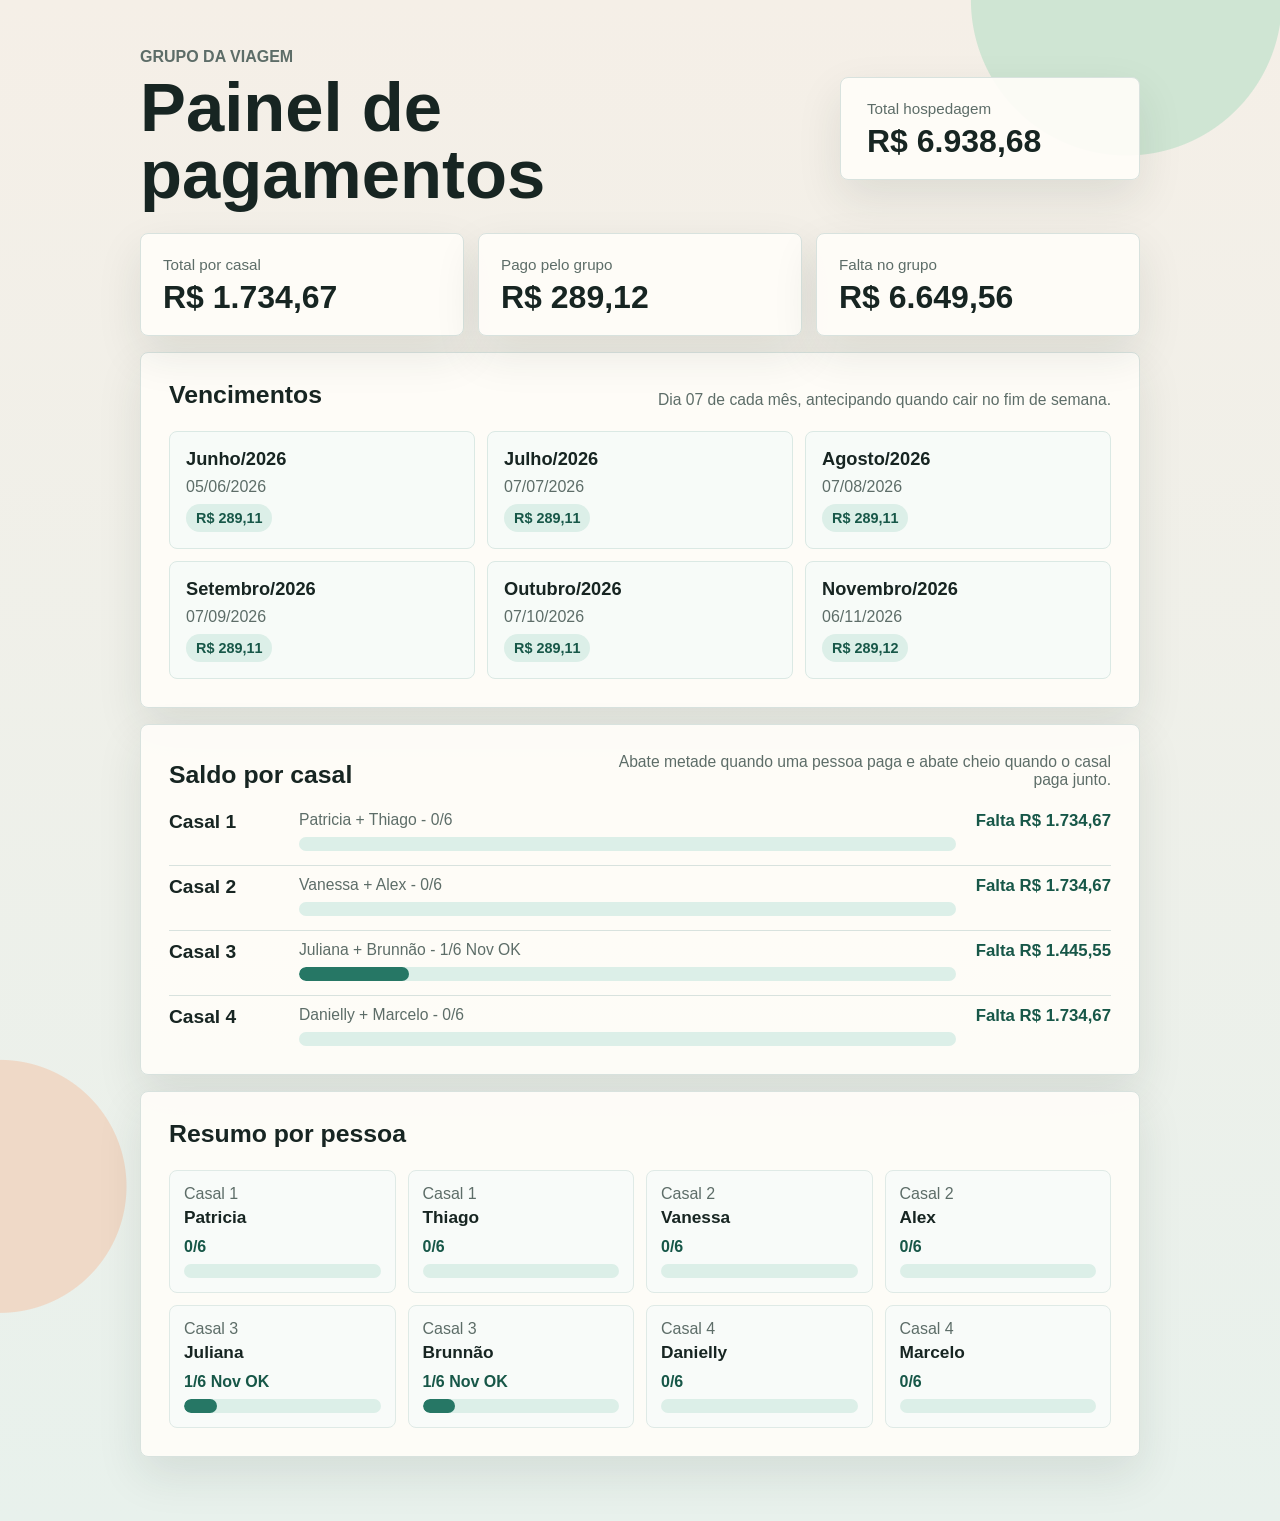
==== site/index.html @ bfef364c "Initial payment board" ====
<!doctype html>
<html lang="pt-BR">
  <head>
    <meta charset="utf-8">
    <meta name="viewport" content="width=device-width, initial-scale=1">
    <title>Painel de Pagamentos da Viagem</title>
    <meta name="description" content="Acompanhe parcelas pagas, vencimentos e saldo por casal da viagem.">
    <meta property="og:type" content="website">
    <meta property="og:title" content="Painel de Pagamentos da Viagem">
    <meta property="og:description" content="Status atualizado das parcelas e saldo por casal.">
    <meta property="og:image" content="./preview.png">
    <meta property="og:image:width" content="1200">
    <meta property="og:image:height" content="630">
    <meta name="twitter:card" content="summary_large_image">
    <link rel="stylesheet" href="./styles.css">
  </head>
  <body>
    <main class="page-shell">
      <section class="hero" aria-labelledby="page-title">
        <div>
          <p class="eyebrow">Grupo da Viagem</p>
          <h1 id="page-title">Painel de pagamentos</h1>
        </div>
        <div class="hero-total" aria-label="Resumo financeiro">
          <span>Total hospedagem</span>
          <strong data-total-amount>R$ 0,00</strong>
        </div>
      </section>

      <section class="summary-grid" aria-label="Resumo da viagem">
        <article>
          <span>Total por casal</span>
          <strong data-couple-total>R$ 0,00</strong>
        </article>
        <article>
          <span>Pago pelo grupo</span>
          <strong data-group-paid>R$ 0,00</strong>
        </article>
        <article>
          <span>Falta no grupo</span>
          <strong data-group-balance>R$ 0,00</strong>
        </article>
      </section>

      <section class="panel" aria-labelledby="due-title">
        <div class="panel-heading">
          <h2 id="due-title">Vencimentos</h2>
          <p>Dia 07 de cada mês, antecipando quando cair no fim de semana.</p>
        </div>
        <div class="due-grid" data-due-grid></div>
      </section>

      <section class="panel" aria-labelledby="balance-title">
        <div class="panel-heading">
          <h2 id="balance-title">Saldo por casal</h2>
          <p>Abate metade quando uma pessoa paga e abate cheio quando o casal paga junto.</p>
        </div>
        <div class="couple-list" data-couple-list></div>
      </section>

      <section class="panel" aria-labelledby="people-title">
        <div class="panel-heading">
          <h2 id="people-title">Resumo por pessoa</h2>
        </div>
        <div class="people-grid" data-people-grid></div>
      </section>
    </main>

    <script src="./config.js"></script>
    <script src="./app.js" defer></script>
  </body>
</html>
---- site/styles.css ----
:root {
  --ink: #172522;
  --muted: #5d6d68;
  --line: #d8e2de;
  --paper: #fffdf9;
  --wash: #eef4ef;
  --soft: #dcefe8;
  --accent: #267765;
  --accent-dark: #175748;
  --warn: #a76a35;
  --shadow: 0 18px 45px rgb(31 48 43 / 10%);
}

* {
  box-sizing: border-box;
}

html {
  background: #edf4ef;
}

body {
  margin: 0;
  color: var(--ink);
  font-family: Avenir Next, Avenir, Helvetica Neue, Helvetica, sans-serif;
  background:
    radial-gradient(circle at 88% 0%, #cfe5d3 0 155px, transparent 156px),
    radial-gradient(circle at 0% 78%, #efd9c7 0 126px, transparent 127px),
    linear-gradient(180deg, #f5efe7 0%, #e8f1ec 100%);
  min-height: 100vh;
}

.page-shell {
  margin: 0 auto;
  max-width: 1040px;
  padding: 48px 20px 64px;
}

.hero {
  align-items: center;
  display: flex;
  gap: 24px;
  justify-content: space-between;
  margin-bottom: 24px;
}

.eyebrow {
  color: var(--muted);
  font-size: 1rem;
  font-weight: 700;
  margin: 0 0 8px;
  text-transform: uppercase;
}

h1,
h2,
p {
  margin: 0;
}

h1 {
  font-size: clamp(2.25rem, 7vw, 4.3rem);
  line-height: 0.98;
}

h2 {
  font-size: 1.55rem;
}

.hero-total,
.summary-grid article,
.panel {
  background: rgb(255 253 249 / 92%);
  border: 1px solid var(--line);
  box-shadow: var(--shadow);
}

.hero-total {
  border-radius: 8px;
  min-width: 300px;
  padding: 22px 26px;
}

.hero-total span,
.summary-grid span {
  color: var(--muted);
  display: block;
  font-size: 0.95rem;
  margin-bottom: 8px;
}

.hero-total strong,
.summary-grid strong {
  display: block;
  font-size: 2rem;
  line-height: 1;
}

.summary-grid {
  display: grid;
  gap: 14px;
  grid-template-columns: repeat(3, minmax(0, 1fr));
  margin-bottom: 16px;
}

.summary-grid article {
  border-radius: 8px;
  padding: 22px;
}

.panel {
  border-radius: 8px;
  margin-top: 16px;
  padding: 28px;
}

.panel-heading {
  align-items: end;
  display: flex;
  gap: 18px;
  justify-content: space-between;
  margin-bottom: 22px;
}

.panel-heading p {
  color: var(--muted);
  font-size: 0.98rem;
  max-width: 520px;
  text-align: right;
}

.due-grid {
  display: grid;
  gap: 12px;
  grid-template-columns: repeat(3, minmax(0, 1fr));
}

.due-card {
  background: #f7fbf8;
  border: 1px solid #dbe9e4;
  border-radius: 8px;
  display: grid;
  gap: 8px;
  padding: 16px;
}

.due-card strong {
  font-size: 1.14rem;
}

.due-card span,
.person-card span,
.couple-members {
  color: var(--muted);
}

.pill {
  align-self: start;
  background: var(--soft);
  border-radius: 999px;
  color: var(--accent-dark);
  display: inline-flex;
  font-size: 0.9rem;
  font-weight: 800;
  padding: 6px 10px;
  width: fit-content;
}

.couple-list {
  display: grid;
  gap: 10px;
}

.couple-row {
  border-bottom: 1px solid var(--line);
  display: grid;
  gap: 10px;
  grid-template-columns: 120px 1fr minmax(145px, auto);
  padding: 0 0 14px;
}

.couple-row:last-child {
  border-bottom: 0;
  padding-bottom: 0;
}

.couple-row h3 {
  font-size: 1.2rem;
  margin: 0;
}

.couple-progress {
  min-width: 0;
}

.couple-members {
  display: block;
  font-size: 0.98rem;
  margin-bottom: 8px;
}

.balance {
  color: var(--accent-dark);
  font-size: 1.05rem;
  font-weight: 850;
  text-align: right;
}

.bar {
  background: var(--soft);
  border-radius: 999px;
  height: 14px;
  overflow: hidden;
  width: 100%;
}

.bar span {
  background: var(--accent);
  border-radius: inherit;
  display: block;
  height: 100%;
  min-width: 0;
}

.people-grid {
  display: grid;
  gap: 12px;
  grid-template-columns: repeat(4, minmax(0, 1fr));
}

.person-card {
  background: #f8fbf9;
  border: 1px solid #dfeae6;
  border-radius: 8px;
  padding: 14px;
}

.person-card strong {
  display: block;
  font-size: 1.08rem;
  margin: 4px 0 10px;
}

.person-card .status {
  color: var(--accent-dark);
  font-weight: 800;
  margin-bottom: 8px;
}

.status[data-mixed="true"] {
  color: var(--warn);
}

@media (max-width: 760px) {
  .page-shell {
    padding: 34px 14px 44px;
  }

  .hero,
  .panel-heading {
    align-items: stretch;
    flex-direction: column;
  }

  .hero-total {
    min-width: 0;
  }

  .summary-grid,
  .due-grid,
  .people-grid {
    grid-template-columns: 1fr;
  }

  .panel {
    padding: 20px;
  }

  .panel-heading p {
    text-align: left;
  }

  .couple-row {
    grid-template-columns: 1fr;
  }

  .balance {
    text-align: left;
  }
}
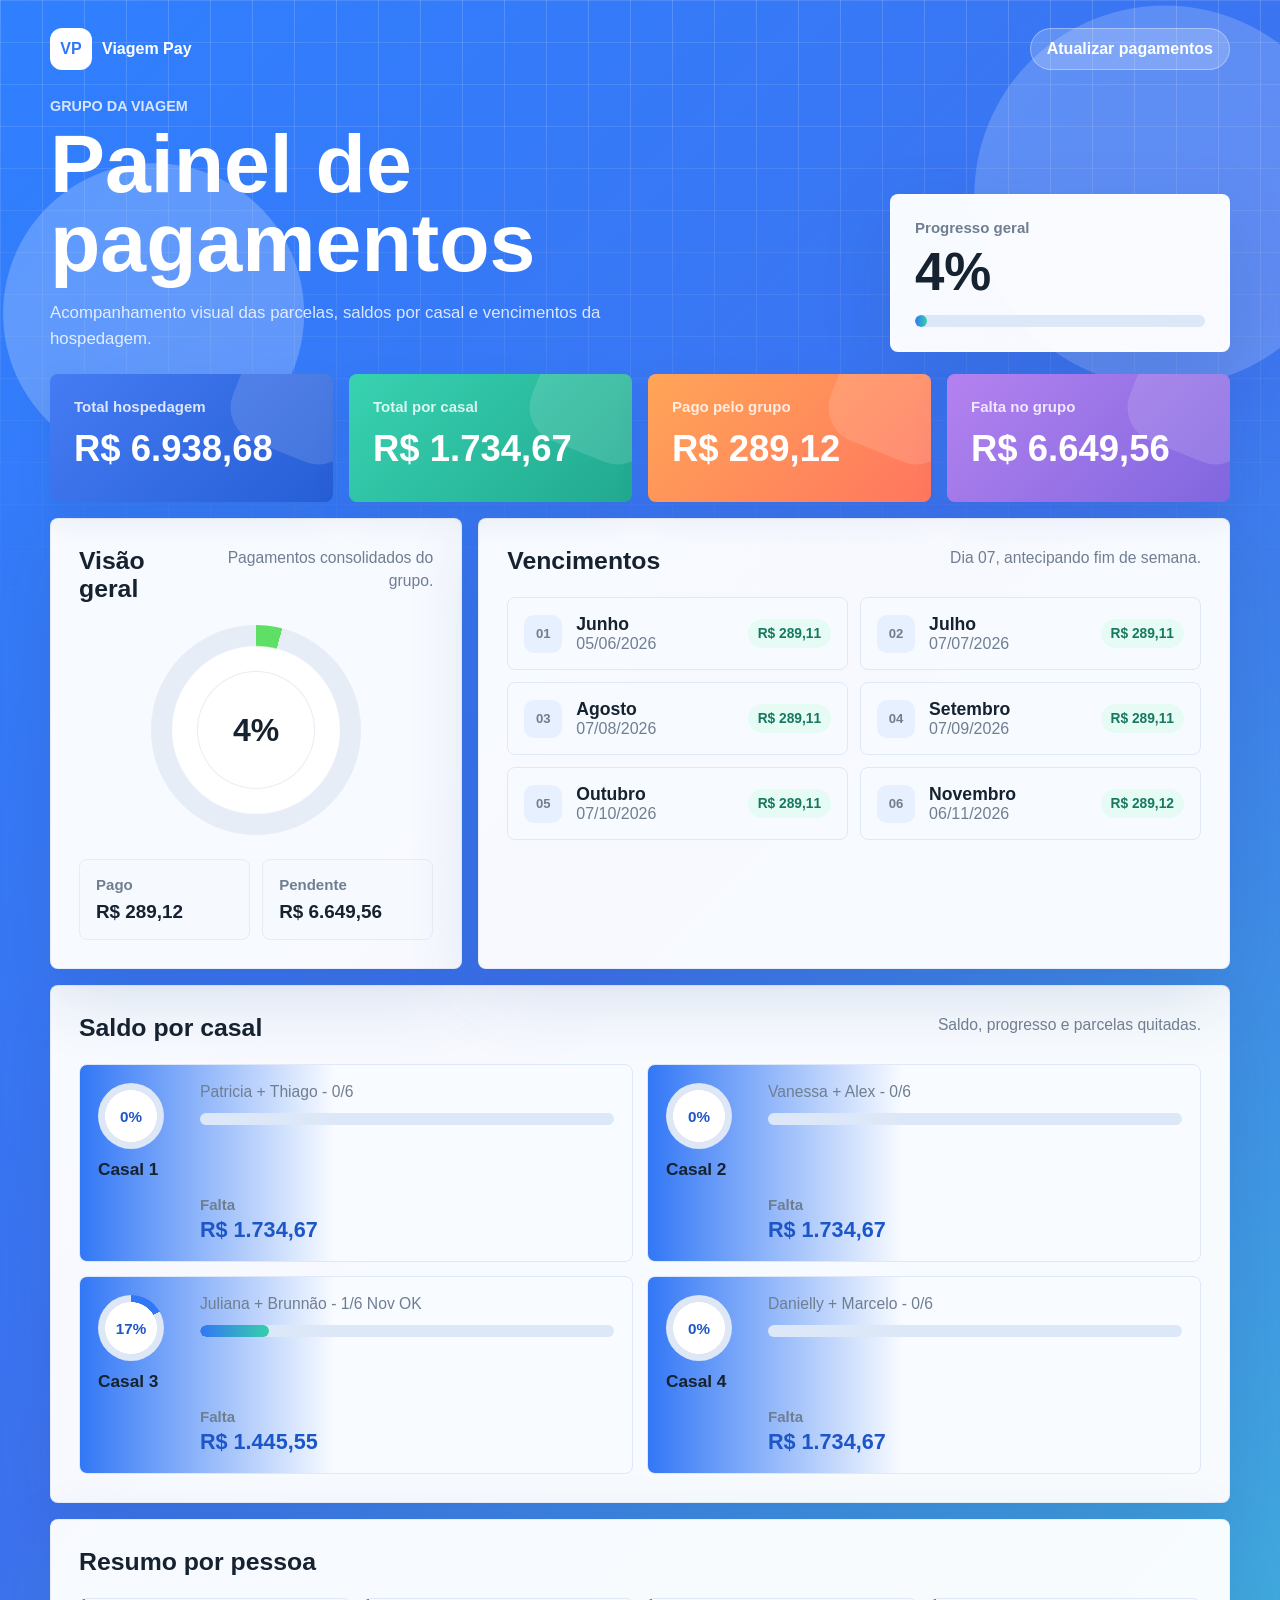
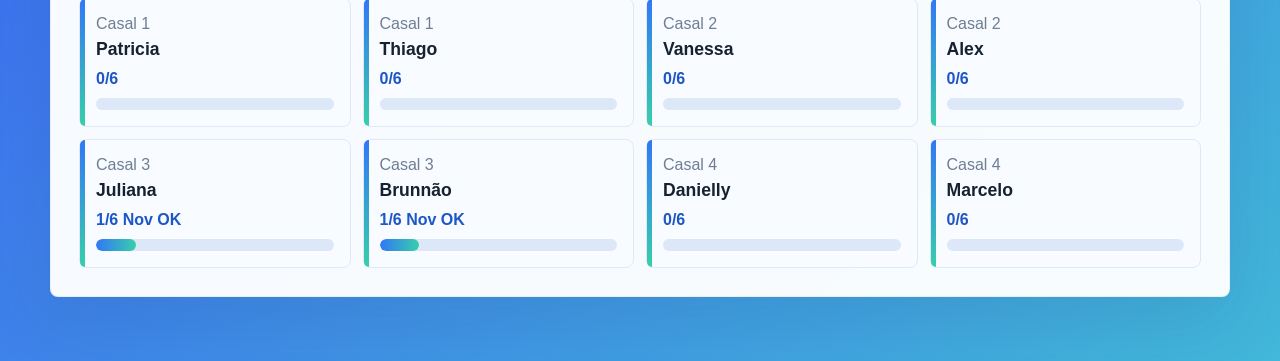
==== commit f3a4221b: "Redesign public dashboard" ====
--- a/site/index.html
+++ b/site/index.html
@@ -6,9 +6,10 @@
     <title>Painel de Pagamentos da Viagem</title>
     <meta name="description" content="Acompanhe parcelas pagas, vencimentos e saldo por casal da viagem.">
     <meta property="og:type" content="website">
+    <meta property="og:url" content="https://nogueirathiago.github.io/viagem-pagamentos/">
     <meta property="og:title" content="Painel de Pagamentos da Viagem">
     <meta property="og:description" content="Status atualizado das parcelas e saldo por casal.">
-    <meta property="og:image" content="./preview.png">
+    <meta property="og:image" content="https://nogueirathiago.github.io/viagem-pagamentos/preview.png">
     <meta property="og:image:width" content="1200">
     <meta property="og:image:height" content="630">
     <meta name="twitter:card" content="summary_large_image">
@@ -16,44 +17,82 @@
   </head>
   <body>
     <main class="page-shell">
+      <nav class="topbar" aria-label="Navegacao principal">
+        <a class="brand" href="./" aria-label="Painel de Pagamentos">
+          <span class="brand-mark">VP</span>
+          <span>Viagem Pay</span>
+        </a>
+        <a class="admin-link" href="./admin.html">Atualizar pagamentos</a>
+      </nav>
+
       <section class="hero" aria-labelledby="page-title">
         <div>
           <p class="eyebrow">Grupo da Viagem</p>
           <h1 id="page-title">Painel de pagamentos</h1>
+          <p class="hero-copy">Acompanhamento visual das parcelas, saldos por casal e vencimentos da hospedagem.</p>
         </div>
-        <div class="hero-total" aria-label="Resumo financeiro">
-          <span>Total hospedagem</span>
-          <strong data-total-amount>R$ 0,00</strong>
+        <div class="hero-card" aria-label="Resumo geral">
+          <span>Progresso geral</span>
+          <strong data-overall-percent>0%</strong>
+          <div class="hero-meter"><span data-overall-meter></span></div>
         </div>
       </section>
 
       <section class="summary-grid" aria-label="Resumo da viagem">
-        <article>
+        <article class="metric-card metric-blue">
+          <span>Total hospedagem</span>
+          <strong data-total-amount>R$ 0,00</strong>
+        </article>
+        <article class="metric-card metric-mint">
           <span>Total por casal</span>
           <strong data-couple-total>R$ 0,00</strong>
         </article>
-        <article>
+        <article class="metric-card metric-coral">
           <span>Pago pelo grupo</span>
           <strong data-group-paid>R$ 0,00</strong>
         </article>
-        <article>
+        <article class="metric-card metric-violet">
           <span>Falta no grupo</span>
           <strong data-group-balance>R$ 0,00</strong>
         </article>
       </section>
 
-      <section class="panel" aria-labelledby="due-title">
-        <div class="panel-heading">
-          <h2 id="due-title">Vencimentos</h2>
-          <p>Dia 07 de cada mês, antecipando quando cair no fim de semana.</p>
-        </div>
-        <div class="due-grid" data-due-grid></div>
-      </section>
+      <div class="dashboard-grid">
+        <section class="panel spotlight-panel" aria-labelledby="progress-title">
+          <div class="panel-heading">
+            <h2 id="progress-title">Visão geral</h2>
+            <p>Pagamentos consolidados do grupo.</p>
+          </div>
+          <div class="progress-spotlight">
+            <div class="donut" data-donut style="--progress: 0">
+              <span data-donut-percent>0%</span>
+            </div>
+            <div class="spotlight-stats">
+              <div>
+                <span>Pago</span>
+                <strong data-group-paid-compact>R$ 0,00</strong>
+              </div>
+              <div>
+                <span>Pendente</span>
+                <strong data-group-balance-compact>R$ 0,00</strong>
+              </div>
+            </div>
+          </div>
+        </section>
+
+        <section class="panel" aria-labelledby="due-title">
+          <div class="panel-heading">
+            <h2 id="due-title">Vencimentos</h2>
+            <p>Dia 07, antecipando fim de semana.</p>
+          </div>
+          <div class="due-grid" data-due-grid></div>
+        </section>
+      </div>
 
       <section class="panel" aria-labelledby="balance-title">
         <div class="panel-heading">
           <h2 id="balance-title">Saldo por casal</h2>
-          <p>Abate metade quando uma pessoa paga e abate cheio quando o casal paga junto.</p>
+          <p>Saldo, progresso e parcelas quitadas.</p>
         </div>
         <div class="couple-list" data-couple-list></div>
       </section>
--- a/site/styles.css
+++ b/site/styles.css
@@ -1,14 +1,19 @@
 :root {
-  --ink: #172522;
-  --muted: #5d6d68;
-  --line: #d8e2de;
-  --paper: #fffdf9;
-  --wash: #eef4ef;
-  --soft: #dcefe8;
-  --accent: #267765;
-  --accent-dark: #175748;
-  --warn: #a76a35;
-  --shadow: 0 18px 45px rgb(31 48 43 / 10%);
+  --ink: #16222f;
+  --muted: #6f7e91;
+  --line: #e7edf6;
+  --paper: #ffffff;
+  --canvas: #f4f8ff;
+  --blue: #3277f6;
+  --blue-dark: #1d56c7;
+  --mint: #37cfaa;
+  --green: #5ee066;
+  --coral: #ff9c5b;
+  --violet: #ab7bea;
+  --cyan: #55c8d1;
+  --danger: #d45146;
+  --shadow: 0 24px 70px rgb(39 76 128 / 16%);
+  --soft-shadow: 0 14px 35px rgb(39 76 128 / 10%);
 }
 
 * {
@@ -16,210 +21,418 @@
 }
 
 html {
-  background: #edf4ef;
+  background: #2f7cf7;
 }
 
 body {
-  margin: 0;
   color: var(--ink);
   font-family: Avenir Next, Avenir, Helvetica Neue, Helvetica, sans-serif;
+  margin: 0;
+  min-height: 100vh;
   background:
-    radial-gradient(circle at 88% 0%, #cfe5d3 0 155px, transparent 156px),
-    radial-gradient(circle at 0% 78%, #efd9c7 0 126px, transparent 127px),
-    linear-gradient(180deg, #f5efe7 0%, #e8f1ec 100%);
-  min-height: 100vh;
+    radial-gradient(circle at 12% 16%, rgb(255 255 255 / 22%) 0 150px, transparent 151px),
+    radial-gradient(circle at 91% 10%, rgb(255 255 255 / 18%) 0 190px, transparent 191px),
+    linear-gradient(135deg, #2f80ff 0%, #3d72ef 48%, #42b8d9 100%);
+}
+
+body::before {
+  background:
+    linear-gradient(90deg, rgb(255 255 255 / 16%) 1px, transparent 1px),
+    linear-gradient(180deg, rgb(255 255 255 / 12%) 1px, transparent 1px);
+  background-size: 42px 42px;
+  content: "";
+  inset: 0;
+  mask-image: linear-gradient(180deg, #000 0%, transparent 72%);
+  pointer-events: none;
+  position: fixed;
+}
+
+h1,
+h2,
+h3,
+p {
+  margin: 0;
 }
 
 .page-shell {
   margin: 0 auto;
-  max-width: 1040px;
-  padding: 48px 20px 64px;
+  max-width: 1220px;
+  padding: 28px 20px 64px;
+  position: relative;
+}
+
+.topbar {
+  align-items: center;
+  display: flex;
+  justify-content: space-between;
+  margin-bottom: 28px;
+}
+
+.brand,
+.admin-link {
+  align-items: center;
+  color: #fff;
+  display: inline-flex;
+  font-weight: 850;
+  gap: 10px;
+  text-decoration: none;
+}
+
+.brand-mark {
+  align-items: center;
+  background: #fff;
+  border-radius: 12px;
+  color: var(--blue);
+  display: inline-flex;
+  height: 42px;
+  justify-content: center;
+  width: 42px;
+}
+
+.admin-link {
+  background: rgb(255 255 255 / 20%);
+  border: 1px solid rgb(255 255 255 / 35%);
+  border-radius: 999px;
+  min-height: 42px;
+  padding: 10px 16px;
 }
 
 .hero {
-  align-items: center;
-  display: flex;
+  align-items: end;
+  color: #fff;
+  display: grid;
   gap: 24px;
-  justify-content: space-between;
-  margin-bottom: 24px;
+  grid-template-columns: 1fr minmax(250px, 340px);
+  margin-bottom: 22px;
 }
 
 .eyebrow {
+  color: rgb(255 255 255 / 80%);
+  font-size: 0.9rem;
+  font-weight: 850;
+  letter-spacing: 0;
+  margin-bottom: 10px;
+  text-transform: uppercase;
+}
+
+h1 {
+  font-size: clamp(2.5rem, 7vw, 5.15rem);
+  line-height: 0.96;
+  max-width: 760px;
+}
+
+.hero-copy {
+  color: rgb(255 255 255 / 82%);
+  font-size: 1.05rem;
+  line-height: 1.55;
+  margin-top: 18px;
+  max-width: 620px;
+}
+
+.hero-card {
+  background: rgb(255 255 255 / 96%);
+  border: 1px solid rgb(255 255 255 / 45%);
+  border-radius: 8px;
+  box-shadow: var(--shadow);
+  color: var(--ink);
+  padding: 24px;
+}
+
+.hero-card span,
+.summary-grid span,
+.spotlight-stats span,
+.balance span {
   color: var(--muted);
-  font-size: 1rem;
-  font-weight: 700;
-  margin: 0 0 8px;
-  text-transform: uppercase;
-}
-
-h1,
-h2,
-p {
-  margin: 0;
-}
-
-h1 {
-  font-size: clamp(2.25rem, 7vw, 4.3rem);
-  line-height: 0.98;
-}
-
-h2 {
-  font-size: 1.55rem;
-}
-
-.hero-total,
-.summary-grid article,
+  display: block;
+  font-size: 0.94rem;
+  font-weight: 650;
+}
+
+.hero-card strong {
+  display: block;
+  font-size: 3.3rem;
+  line-height: 1;
+  margin: 10px 0 16px;
+}
+
+.hero-meter,
+.bar {
+  background: #dce7f8;
+  border-radius: 999px;
+  height: 12px;
+  overflow: hidden;
+}
+
+.hero-meter span,
+.bar span {
+  background: linear-gradient(90deg, var(--blue), var(--mint));
+  border-radius: inherit;
+  display: block;
+  height: 100%;
+  transition: width 400ms ease;
+}
+
+.summary-grid {
+  display: grid;
+  gap: 16px;
+  grid-template-columns: repeat(4, minmax(0, 1fr));
+  margin-bottom: 16px;
+}
+
+.metric-card {
+  border-radius: 8px;
+  box-shadow: var(--soft-shadow);
+  color: #fff;
+  min-height: 128px;
+  overflow: hidden;
+  padding: 24px;
+  position: relative;
+}
+
+.metric-card::after {
+  background: rgb(255 255 255 / 13%);
+  border-radius: 36px;
+  content: "";
+  height: 128px;
+  position: absolute;
+  right: -34px;
+  top: -46px;
+  transform: rotate(22deg);
+  width: 128px;
+}
+
+.metric-card span {
+  color: rgb(255 255 255 / 82%);
+}
+
+.metric-card strong {
+  display: block;
+  font-size: clamp(1.72rem, 3vw, 2.28rem);
+  line-height: 1;
+  margin-top: 16px;
+  position: relative;
+  z-index: 1;
+}
+
+.metric-blue {
+  background: linear-gradient(135deg, #457cf3, #265ed5);
+}
+
+.metric-mint {
+  background: linear-gradient(135deg, #38d2b1, #21a98f);
+}
+
+.metric-coral {
+  background: linear-gradient(135deg, #ffa557, #ff765f);
+}
+
+.metric-violet {
+  background: linear-gradient(135deg, #b482ef, #8066df);
+}
+
+.dashboard-grid {
+  display: grid;
+  gap: 16px;
+  grid-template-columns: minmax(300px, 0.85fr) 1.55fr;
+}
+
 .panel {
-  background: rgb(255 253 249 / 92%);
-  border: 1px solid var(--line);
+  background: rgb(255 255 255 / 96%);
+  border: 1px solid rgb(231 237 246 / 90%);
+  border-radius: 8px;
   box-shadow: var(--shadow);
-}
-
-.hero-total {
-  border-radius: 8px;
-  min-width: 300px;
-  padding: 22px 26px;
-}
-
-.hero-total span,
-.summary-grid span {
-  color: var(--muted);
-  display: block;
-  font-size: 0.95rem;
-  margin-bottom: 8px;
-}
-
-.hero-total strong,
-.summary-grid strong {
-  display: block;
-  font-size: 2rem;
-  line-height: 1;
-}
-
-.summary-grid {
-  display: grid;
-  gap: 14px;
-  grid-template-columns: repeat(3, minmax(0, 1fr));
-  margin-bottom: 16px;
-}
-
-.summary-grid article {
-  border-radius: 8px;
-  padding: 22px;
-}
-
-.panel {
-  border-radius: 8px;
   margin-top: 16px;
   padding: 28px;
 }
 
+.dashboard-grid .panel {
+  margin-top: 0;
+}
+
 .panel-heading {
-  align-items: end;
+  align-items: start;
   display: flex;
   gap: 18px;
   justify-content: space-between;
   margin-bottom: 22px;
 }
 
+h2 {
+  font-size: 1.55rem;
+}
+
 .panel-heading p {
   color: var(--muted);
   font-size: 0.98rem;
-  max-width: 520px;
+  line-height: 1.45;
+  max-width: 420px;
   text-align: right;
 }
 
+.progress-spotlight {
+  align-items: center;
+  display: grid;
+  gap: 24px;
+  justify-items: center;
+}
+
+.donut {
+  --progress: 0;
+  align-items: center;
+  background:
+    radial-gradient(circle, #fff 0 56%, transparent 57%),
+    conic-gradient(var(--green) calc(var(--progress) * 1%), #e7edf6 0);
+  border-radius: 50%;
+  display: grid;
+  height: 210px;
+  justify-items: center;
+  place-items: center;
+  width: 210px;
+}
+
+.donut span {
+  background: #fff;
+  border-radius: 50%;
+  box-shadow: inset 0 0 0 1px var(--line);
+  display: grid;
+  font-size: 2rem;
+  font-weight: 900;
+  height: 118px;
+  place-items: center;
+  width: 118px;
+}
+
+.spotlight-stats {
+  display: grid;
+  gap: 12px;
+  grid-template-columns: repeat(2, minmax(0, 1fr));
+  width: 100%;
+}
+
+.spotlight-stats div {
+  background: #f6f9fe;
+  border: 1px solid var(--line);
+  border-radius: 8px;
+  padding: 16px;
+}
+
+.spotlight-stats strong {
+  display: block;
+  font-size: 1.18rem;
+  margin-top: 8px;
+}
+
 .due-grid {
   display: grid;
   gap: 12px;
-  grid-template-columns: repeat(3, minmax(0, 1fr));
+  grid-template-columns: repeat(2, minmax(0, 1fr));
 }
 
 .due-card {
-  background: #f7fbf8;
-  border: 1px solid #dbe9e4;
-  border-radius: 8px;
-  display: grid;
-  gap: 8px;
+  align-items: center;
+  animation: rise-in 420ms ease both;
+  animation-delay: var(--delay);
+  background: #f7fbff;
+  border: 1px solid #dfe8f6;
+  border-radius: 8px;
+  display: grid;
+  gap: 14px;
+  grid-template-columns: auto 1fr auto;
   padding: 16px;
 }
 
+.due-index {
+  align-items: center;
+  background: #e6f0ff;
+  border-radius: 10px;
+  color: var(--blue-dark);
+  display: inline-flex;
+  font-size: 0.82rem;
+  font-weight: 900;
+  height: 38px;
+  justify-content: center;
+  width: 38px;
+}
+
 .due-card strong {
-  font-size: 1.14rem;
-}
-
-.due-card span,
-.person-card span,
+  display: block;
+  font-size: 1.1rem;
+}
+
+.due-card span {
+  color: var(--muted);
+}
+
+.pill {
+  background: #e5fbf4;
+  border-radius: 999px;
+  color: #16795f;
+  display: inline-flex;
+  font-size: 0.86rem;
+  font-weight: 900;
+  padding: 7px 10px;
+  white-space: nowrap;
+}
+
+.couple-list {
+  display: grid;
+  gap: 14px;
+  grid-template-columns: repeat(2, minmax(0, 1fr));
+}
+
+.couple-row {
+  background:
+    linear-gradient(90deg, rgb(50 119 246 / 10), transparent 46%),
+    #f8fbff;
+  border: 1px solid #dfe8f6;
+  border-radius: 8px;
+  display: grid;
+  gap: 16px;
+  grid-template-columns: 86px 1fr;
+  padding: 18px;
+  position: relative;
+}
+
+.couple-title span {
+  align-items: center;
+  background:
+    radial-gradient(circle, #fff 0 55%, transparent 56%),
+    conic-gradient(var(--blue) var(--progress), #dde7f6 0);
+  border-radius: 50%;
+  color: var(--blue-dark);
+  display: grid;
+  font-size: 0.95rem;
+  font-weight: 900;
+  height: 66px;
+  place-items: center;
+  width: 66px;
+}
+
+.couple-title h3 {
+  font-size: 1.08rem;
+  margin-top: 10px;
+}
+
+.couple-progress {
+  min-width: 0;
+}
+
 .couple-members {
   color: var(--muted);
-}
-
-.pill {
-  align-self: start;
-  background: var(--soft);
-  border-radius: 999px;
-  color: var(--accent-dark);
-  display: inline-flex;
-  font-size: 0.9rem;
-  font-weight: 800;
-  padding: 6px 10px;
-  width: fit-content;
-}
-
-.couple-list {
-  display: grid;
-  gap: 10px;
-}
-
-.couple-row {
-  border-bottom: 1px solid var(--line);
-  display: grid;
-  gap: 10px;
-  grid-template-columns: 120px 1fr minmax(145px, auto);
-  padding: 0 0 14px;
-}
-
-.couple-row:last-child {
-  border-bottom: 0;
-  padding-bottom: 0;
-}
-
-.couple-row h3 {
-  font-size: 1.2rem;
-  margin: 0;
-}
-
-.couple-progress {
-  min-width: 0;
-}
-
-.couple-members {
   display: block;
   font-size: 0.98rem;
-  margin-bottom: 8px;
+  margin-bottom: 12px;
 }
 
 .balance {
-  color: var(--accent-dark);
-  font-size: 1.05rem;
-  font-weight: 850;
-  text-align: right;
-}
-
-.bar {
-  background: var(--soft);
-  border-radius: 999px;
-  height: 14px;
-  overflow: hidden;
-  width: 100%;
-}
-
-.bar span {
-  background: var(--accent);
-  border-radius: inherit;
-  display: block;
-  height: 100%;
-  min-width: 0;
+  grid-column: 2;
+}
+
+.balance strong {
+  color: var(--blue-dark);
+  display: block;
+  font-size: 1.35rem;
+  margin-top: 4px;
 }
 
 .people-grid {
@@ -229,46 +442,250 @@
 }
 
 .person-card {
-  background: #f8fbf9;
-  border: 1px solid #dfeae6;
-  border-radius: 8px;
-  padding: 14px;
+  background: #f8fbff;
+  border: 1px solid #dfe8f6;
+  border-radius: 8px;
+  padding: 16px;
+  position: relative;
+}
+
+.person-card::before {
+  background: linear-gradient(180deg, var(--blue), var(--mint));
+  border-radius: 8px 0 0 8px;
+  content: "";
+  inset: 0 auto 0 0;
+  position: absolute;
+  width: 5px;
+}
+
+.person-card span {
+  color: var(--muted);
 }
 
 .person-card strong {
   display: block;
-  font-size: 1.08rem;
-  margin: 4px 0 10px;
+  font-size: 1.1rem;
+  margin: 6px 0 10px;
 }
 
 .person-card .status {
-  color: var(--accent-dark);
+  color: var(--blue-dark);
+  font-weight: 900;
+  margin-bottom: 10px;
+}
+
+.status[data-mixed="true"] {
+  color: var(--danger);
+}
+
+.admin-shell {
+  max-width: 1040px;
+}
+
+.admin-actions {
+  display: flex;
+  flex-wrap: wrap;
+  gap: 12px;
+  margin-bottom: 24px;
+}
+
+.action-button {
+  align-items: center;
+  background: #edf5ff;
+  border: 1px solid #d8e6f8;
+  border-radius: 8px;
+  color: var(--blue-dark);
+  cursor: pointer;
+  display: inline-flex;
+  font: inherit;
+  font-weight: 850;
+  justify-content: center;
+  min-height: 48px;
+  padding: 12px 18px;
+  text-decoration: none;
+}
+
+.action-button.primary {
+  background: var(--blue);
+  border-color: var(--blue);
+  color: #fff;
+}
+
+.action-button:disabled {
+  cursor: wait;
+  opacity: 0.65;
+}
+
+.admin-note {
+  border-top: 1px solid var(--line);
+  display: grid;
+  gap: 12px;
+  padding-top: 22px;
+}
+
+.admin-note p {
+  color: var(--muted);
+  line-height: 1.55;
+}
+
+.token-box {
+  background: #f7fbff;
+  border: 1px solid #dbe7f8;
+  border-radius: 8px;
+  display: grid;
+  gap: 10px;
+  margin-bottom: 20px;
+  padding: 16px;
+}
+
+.token-box label {
+  font-weight: 850;
+}
+
+.token-box input[type="password"] {
+  border: 1px solid var(--line);
+  border-radius: 8px;
+  color: var(--ink);
+  font: inherit;
+  min-height: 46px;
+  padding: 10px 12px;
+  width: 100%;
+}
+
+.remember-token {
+  align-items: center;
+  color: var(--muted);
+  display: flex;
+  gap: 8px;
+  width: fit-content;
+}
+
+.token-box p {
+  color: var(--muted);
+  line-height: 1.45;
+}
+
+.token-box p[data-status="success"] {
+  color: #16795f;
   font-weight: 800;
-  margin-bottom: 8px;
-}
-
-.status[data-mixed="true"] {
-  color: var(--warn);
-}
-
-@media (max-width: 760px) {
+}
+
+.token-box p[data-status="error"] {
+  color: var(--danger);
+  font-weight: 800;
+}
+
+.payment-editor {
+  display: grid;
+  gap: 16px;
+}
+
+.editor-couple {
+  border: 1px solid var(--line);
+  border-radius: 8px;
+  padding: 18px;
+}
+
+.editor-couple h2 {
+  font-size: 1.25rem;
+  margin-bottom: 14px;
+}
+
+.editor-person {
+  align-items: center;
+  border-top: 1px solid var(--line);
+  display: grid;
+  gap: 14px;
+  grid-template-columns: 130px 1fr;
+  padding: 14px 0 0;
+}
+
+.editor-person + .editor-person {
+  margin-top: 14px;
+}
+
+.month-checks {
+  display: grid;
+  gap: 8px;
+  grid-template-columns: repeat(auto-fit, minmax(128px, 1fr));
+}
+
+.month-checks label {
+  align-items: center;
+  background: #f7fbff;
+  border: 1px solid #dbe7f8;
+  border-radius: 8px;
+  cursor: pointer;
+  display: flex;
+  gap: 8px;
+  justify-content: flex-start;
+  min-height: 44px;
+  padding: 8px;
+}
+
+.month-checks input {
+  accent-color: var(--blue);
+}
+
+.month-checks span {
+  font-size: 0.9rem;
+  font-weight: 750;
+}
+
+@keyframes rise-in {
+  from {
+    opacity: 0;
+    transform: translateY(8px);
+  }
+
+  to {
+    opacity: 1;
+    transform: translateY(0);
+  }
+}
+
+@media (max-width: 980px) {
+  .summary-grid,
+  .dashboard-grid,
+  .couple-list {
+    grid-template-columns: repeat(2, minmax(0, 1fr));
+  }
+
+  .dashboard-grid {
+    grid-template-columns: 1fr;
+  }
+
+  .people-grid {
+    grid-template-columns: repeat(2, minmax(0, 1fr));
+  }
+}
+
+@media (max-width: 680px) {
   .page-shell {
-    padding: 34px 14px 44px;
-  }
-
+    padding: 20px 12px 44px;
+  }
+
+  .topbar,
   .hero,
   .panel-heading {
     align-items: stretch;
+    grid-template-columns: 1fr;
+  }
+
+  .topbar,
+  .panel-heading {
     flex-direction: column;
   }
 
-  .hero-total {
-    min-width: 0;
+  .admin-link {
+    justify-content: center;
   }
 
   .summary-grid,
   .due-grid,
-  .people-grid {
+  .couple-list,
+  .people-grid,
+  .spotlight-stats {
     grid-template-columns: 1fr;
   }
 
@@ -285,6 +702,14 @@
   }
 
   .balance {
-    text-align: left;
-  }
-}
+    grid-column: auto;
+  }
+
+  .editor-person {
+    grid-template-columns: 1fr;
+  }
+
+  .month-checks {
+    grid-template-columns: repeat(2, minmax(0, 1fr));
+  }
+}
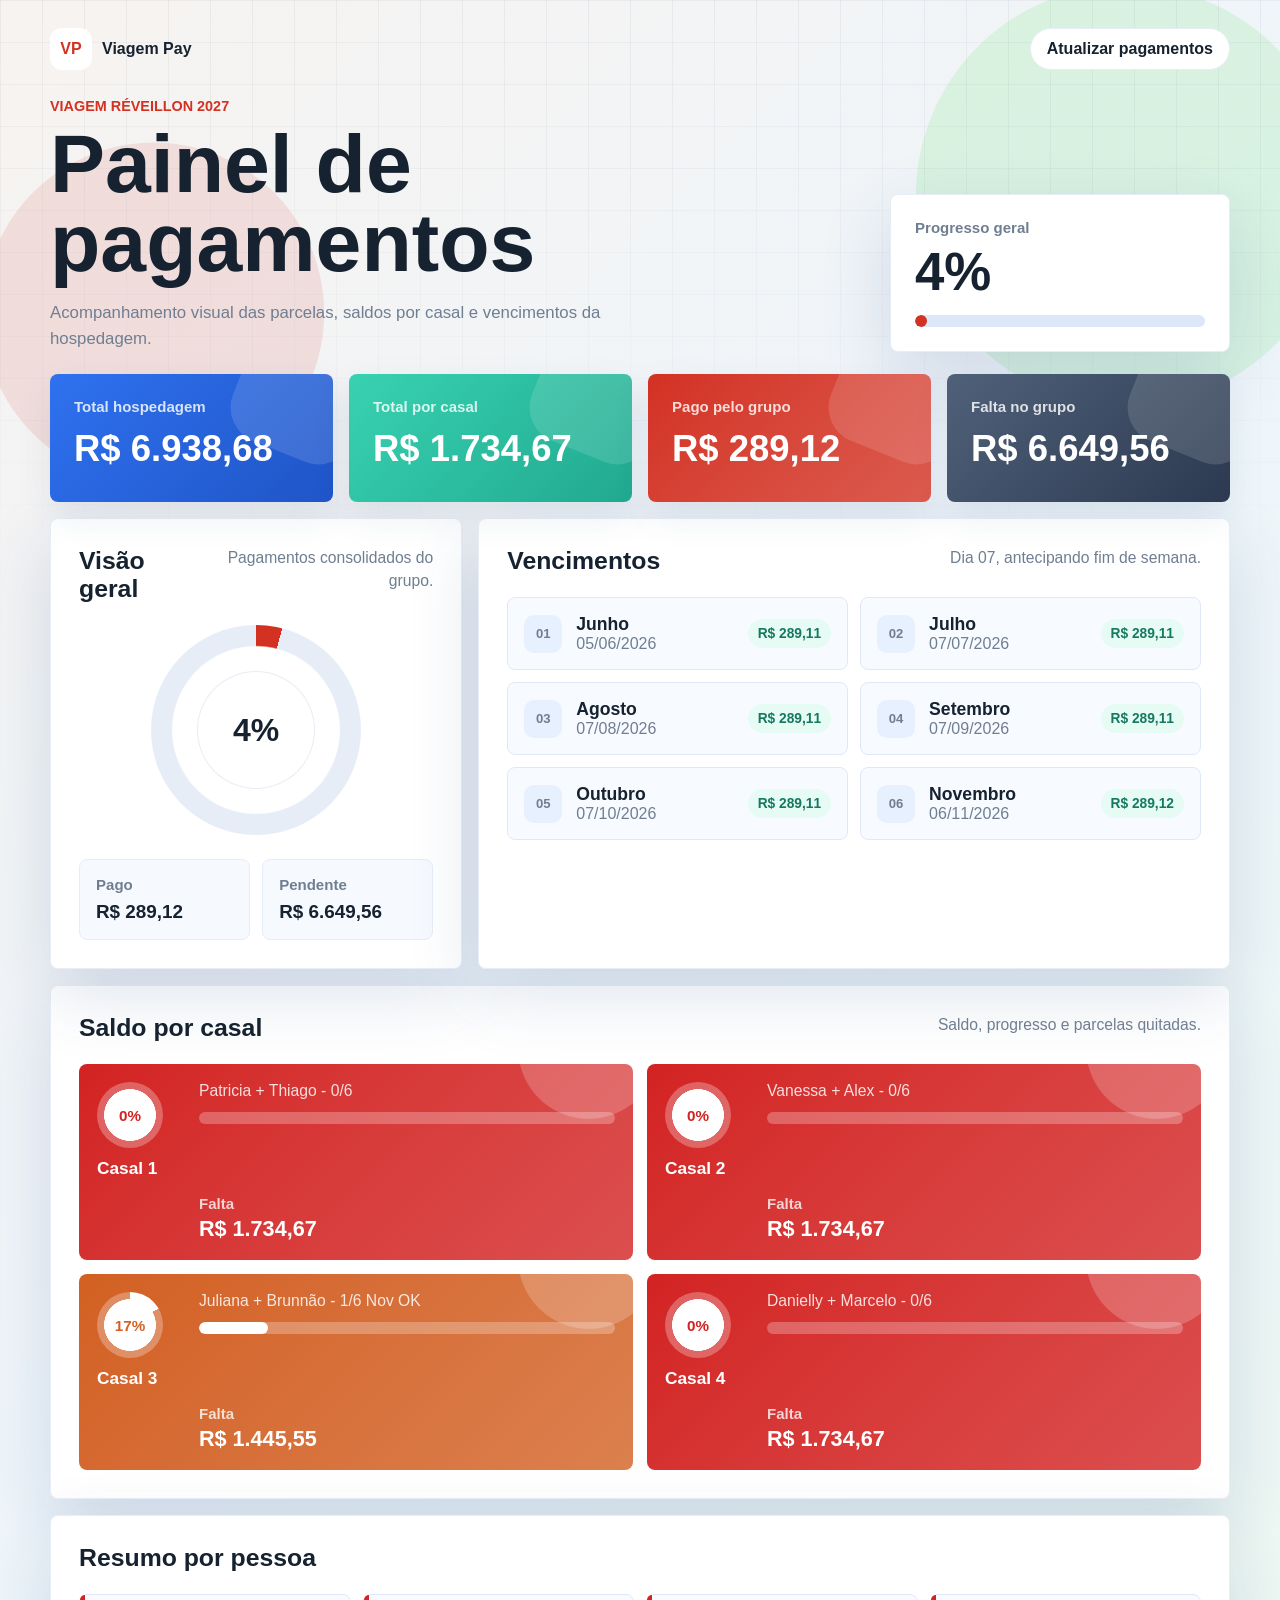
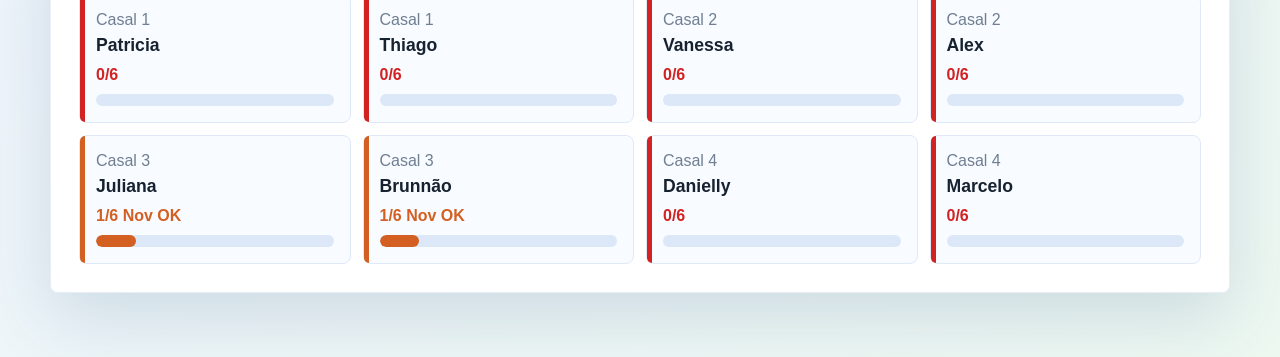
==== commit 02f46851: "Rename trip label" ====
--- a/site/index.html
+++ b/site/index.html
@@ -27,7 +27,7 @@
 
       <section class="hero" aria-labelledby="page-title">
         <div>
-          <p class="eyebrow">Grupo da Viagem</p>
+          <p class="eyebrow">Viagem réveillon 2027</p>
           <h1 id="page-title">Painel de pagamentos</h1>
           <p class="hero-copy">Acompanhamento visual das parcelas, saldos por casal e vencimentos da hospedagem.</p>
         </div>
--- a/site/styles.css
+++ b/site/styles.css
@@ -12,6 +12,8 @@
   --violet: #ab7bea;
   --cyan: #55c8d1;
   --danger: #d45146;
+  --progress-color: #d45146;
+  --progress-soft: #f9dedb;
   --shadow: 0 24px 70px rgb(39 76 128 / 16%);
   --soft-shadow: 0 14px 35px rgb(39 76 128 / 10%);
 }
@@ -21,7 +23,7 @@
 }
 
 html {
-  background: #2f7cf7;
+  background: #f1f5fb;
 }
 
 body {
@@ -30,15 +32,15 @@
   margin: 0;
   min-height: 100vh;
   background:
-    radial-gradient(circle at 12% 16%, rgb(255 255 255 / 22%) 0 150px, transparent 151px),
-    radial-gradient(circle at 91% 10%, rgb(255 255 255 / 18%) 0 190px, transparent 191px),
-    linear-gradient(135deg, #2f80ff 0%, #3d72ef 48%, #42b8d9 100%);
+    radial-gradient(circle at 12% 16%, rgb(212 81 70 / 14%) 0 170px, transparent 171px),
+    radial-gradient(circle at 88% 10%, rgb(94 224 102 / 16%) 0 210px, transparent 211px),
+    linear-gradient(135deg, #f7f3f0 0%, #eef5fb 48%, #edf8f1 100%);
 }
 
 body::before {
   background:
-    linear-gradient(90deg, rgb(255 255 255 / 16%) 1px, transparent 1px),
-    linear-gradient(180deg, rgb(255 255 255 / 12%) 1px, transparent 1px);
+    linear-gradient(90deg, rgb(50 70 105 / 6%) 1px, transparent 1px),
+    linear-gradient(180deg, rgb(50 70 105 / 5%) 1px, transparent 1px);
   background-size: 42px 42px;
   content: "";
   inset: 0;
@@ -71,7 +73,7 @@
 .brand,
 .admin-link {
   align-items: center;
-  color: #fff;
+  color: var(--ink);
   display: inline-flex;
   font-weight: 850;
   gap: 10px;
@@ -82,7 +84,7 @@
   align-items: center;
   background: #fff;
   border-radius: 12px;
-  color: var(--blue);
+  color: var(--progress-color);
   display: inline-flex;
   height: 42px;
   justify-content: center;
@@ -90,8 +92,8 @@
 }
 
 .admin-link {
-  background: rgb(255 255 255 / 20%);
-  border: 1px solid rgb(255 255 255 / 35%);
+  background: #fff;
+  border: 1px solid var(--line);
   border-radius: 999px;
   min-height: 42px;
   padding: 10px 16px;
@@ -99,7 +101,7 @@
 
 .hero {
   align-items: end;
-  color: #fff;
+  color: var(--ink);
   display: grid;
   gap: 24px;
   grid-template-columns: 1fr minmax(250px, 340px);
@@ -107,7 +109,7 @@
 }
 
 .eyebrow {
-  color: rgb(255 255 255 / 80%);
+  color: var(--progress-color);
   font-size: 0.9rem;
   font-weight: 850;
   letter-spacing: 0;
@@ -122,7 +124,7 @@
 }
 
 .hero-copy {
-  color: rgb(255 255 255 / 82%);
+  color: var(--muted);
   font-size: 1.05rem;
   line-height: 1.55;
   margin-top: 18px;
@@ -130,8 +132,8 @@
 }
 
 .hero-card {
-  background: rgb(255 255 255 / 96%);
-  border: 1px solid rgb(255 255 255 / 45%);
+  background: #fff;
+  border: 1px solid var(--line);
   border-radius: 8px;
   box-shadow: var(--shadow);
   color: var(--ink);
@@ -165,7 +167,7 @@
 
 .hero-meter span,
 .bar span {
-  background: linear-gradient(90deg, var(--blue), var(--mint));
+  background: var(--progress-color);
   border-radius: inherit;
   display: block;
   height: 100%;
@@ -215,7 +217,7 @@
 }
 
 .metric-blue {
-  background: linear-gradient(135deg, #457cf3, #265ed5);
+  background: linear-gradient(135deg, #2f71ef, #1f55c7);
 }
 
 .metric-mint {
@@ -223,11 +225,11 @@
 }
 
 .metric-coral {
-  background: linear-gradient(135deg, #ffa557, #ff765f);
+  background: linear-gradient(135deg, var(--progress-color), color-mix(in srgb, var(--progress-color), #ffffff 20%));
 }
 
 .metric-violet {
-  background: linear-gradient(135deg, #b482ef, #8066df);
+  background: linear-gradient(135deg, #4f6179, #2c3950);
 }
 
 .dashboard-grid {
@@ -281,7 +283,7 @@
   align-items: center;
   background:
     radial-gradient(circle, #fff 0 56%, transparent 57%),
-    conic-gradient(var(--green) calc(var(--progress) * 1%), #e7edf6 0);
+    conic-gradient(var(--progress-color) calc(var(--progress) * 1%), #e7edf6 0);
   border-radius: 50%;
   display: grid;
   height: 210px;
@@ -382,10 +384,11 @@
 
 .couple-row {
   background:
-    linear-gradient(90deg, rgb(50 119 246 / 10), transparent 46%),
-    #f8fbff;
-  border: 1px solid #dfe8f6;
-  border-radius: 8px;
+    radial-gradient(circle at 92% -8%, rgb(255 255 255 / 20%) 0 70px, transparent 71px),
+    linear-gradient(135deg, var(--progress-color), color-mix(in srgb, var(--progress-color), #ffffff 20%));
+  border: 0;
+  border-radius: 8px;
+  color: #fff;
   display: grid;
   gap: 16px;
   grid-template-columns: 86px 1fr;
@@ -397,9 +400,9 @@
   align-items: center;
   background:
     radial-gradient(circle, #fff 0 55%, transparent 56%),
-    conic-gradient(var(--blue) var(--progress), #dde7f6 0);
+    conic-gradient(#fff var(--progress), rgb(255 255 255 / 28%) 0);
   border-radius: 50%;
-  color: var(--blue-dark);
+  color: var(--progress-color);
   display: grid;
   font-size: 0.95rem;
   font-weight: 900;
@@ -418,18 +421,30 @@
 }
 
 .couple-members {
-  color: var(--muted);
+  color: rgb(255 255 255 / 84%);
   display: block;
   font-size: 0.98rem;
   margin-bottom: 12px;
 }
 
+.couple-row .bar {
+  background: rgb(255 255 255 / 26%);
+}
+
+.couple-row .bar span {
+  background: #fff;
+}
+
 .balance {
   grid-column: 2;
 }
 
+.couple-row .balance span {
+  color: rgb(255 255 255 / 78%);
+}
+
 .balance strong {
-  color: var(--blue-dark);
+  color: #fff;
   display: block;
   font-size: 1.35rem;
   margin-top: 4px;
@@ -450,7 +465,7 @@
 }
 
 .person-card::before {
-  background: linear-gradient(180deg, var(--blue), var(--mint));
+  background: var(--progress-color);
   border-radius: 8px 0 0 8px;
   content: "";
   inset: 0 auto 0 0;
@@ -469,7 +484,7 @@
 }
 
 .person-card .status {
-  color: var(--blue-dark);
+  color: var(--progress-color);
   font-weight: 900;
   margin-bottom: 10px;
 }
